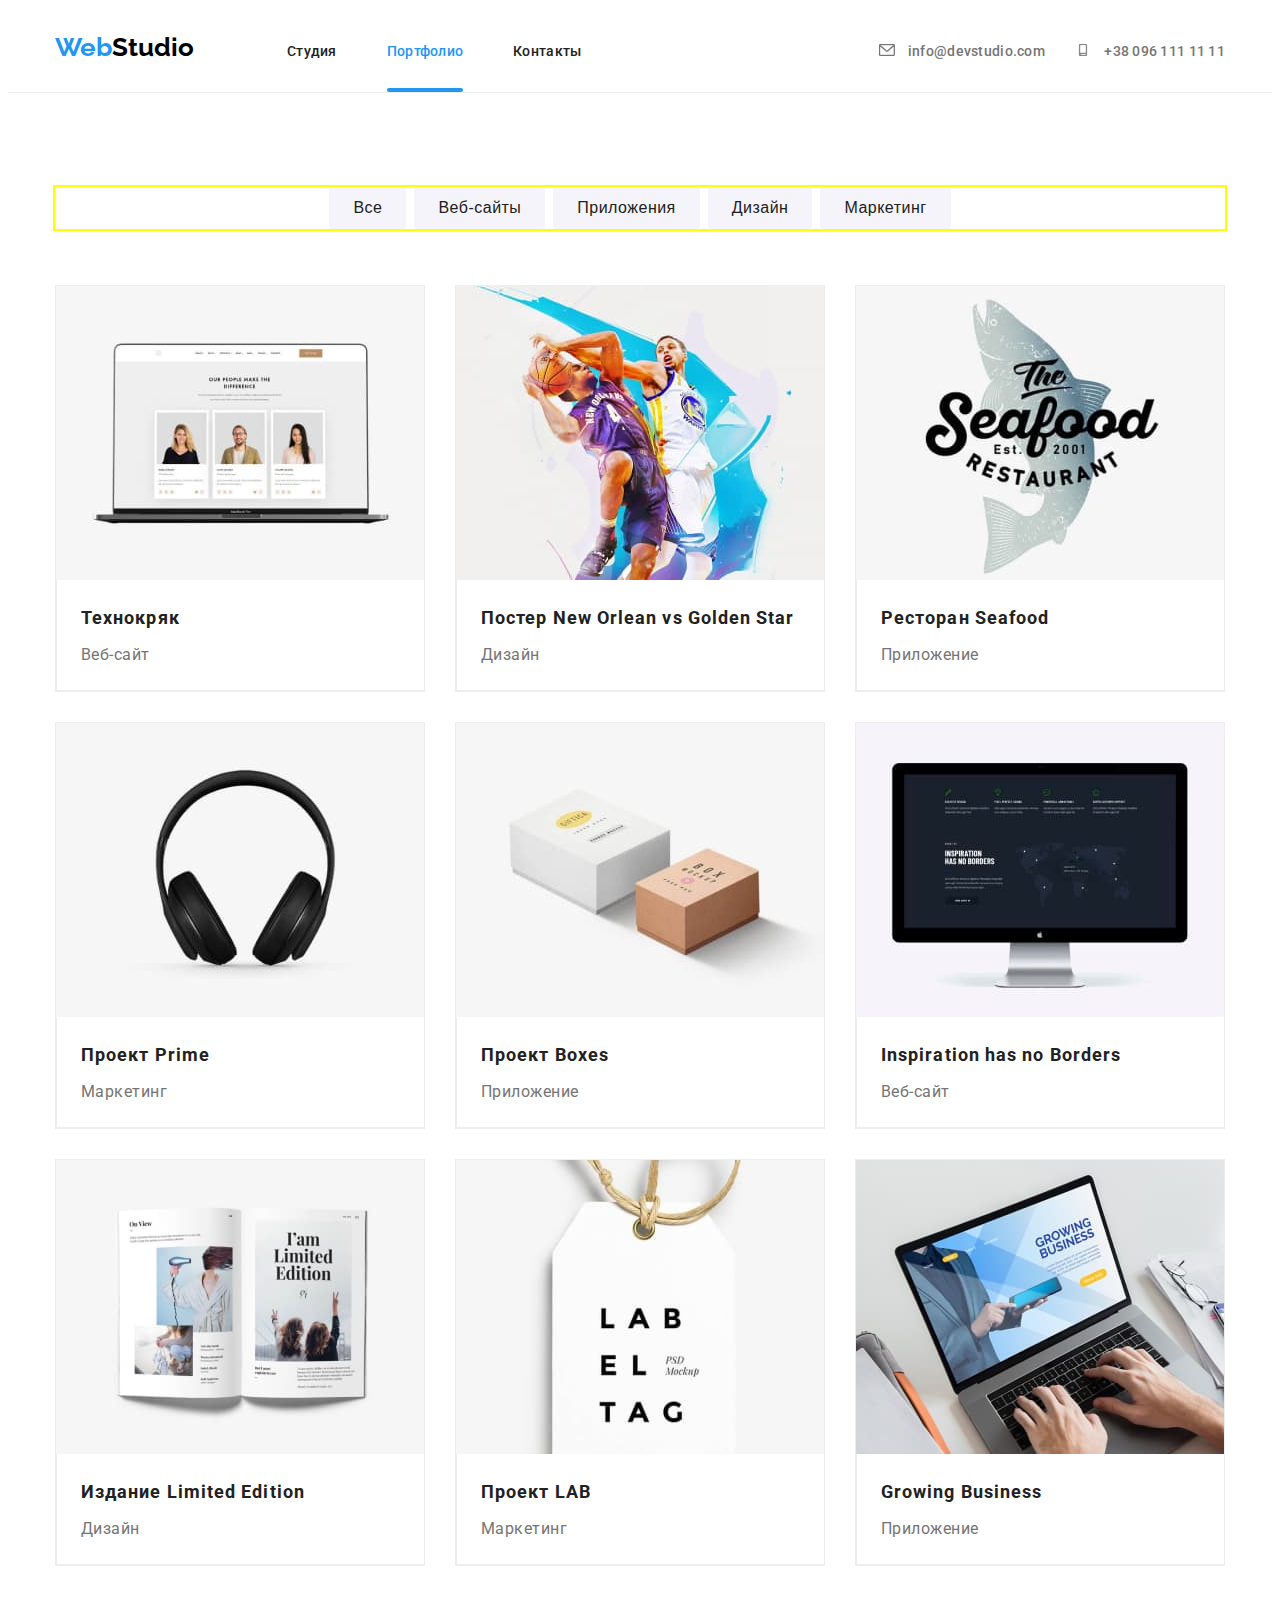
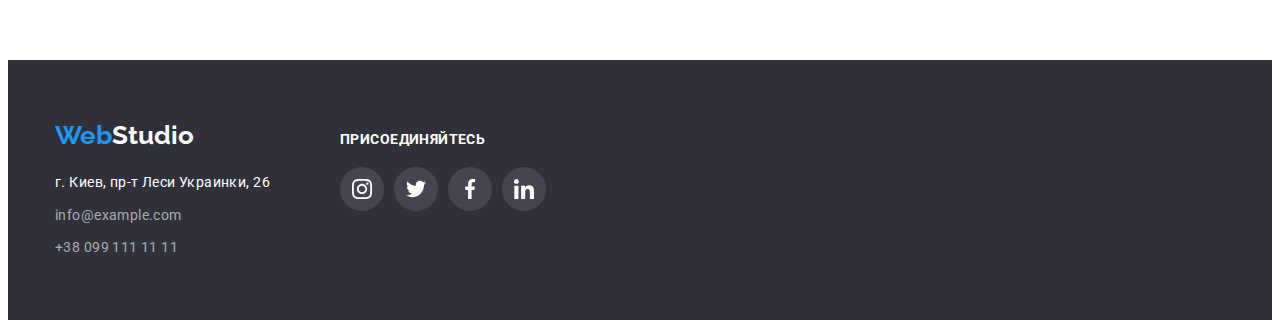
==== portfolio.html @ 0ae58635 "Add files via upload" ====
<!DOCTYPE html>
<html lang="en">
<head>
    <meta charset="UTF-8">
    <meta http-equiv="X-UA-Compatible" content="IE=edge">
    <meta name="viewport" content="width=device-width, initial-scale=1.0">
    <link rel="preconnect" href="https://fonts.googleapis.com">
    <link rel="preconnect" href="https://fonts.gstatic.com" crossorigin>
    <link href="https://fonts.googleapis.com/css2?family=Raleway:wght@700&family=Roboto:wght@400;500;700;900&display=swap" rel="stylesheet">
    <link rel="stylesheet" href="https://cdnjs.cloudflare.com/ajax/libs/modern-normalize/1.1.0/modern-normalize.min.css"
        integrity="sha512-wpPYUAdjBVSE4KJnH1VR1HeZfpl1ub8YT/NKx4PuQ5NmX2tKuGu6U/JRp5y+Y8XG2tV+wKQpNHVUX03MfMFn9Q=="
        crossorigin="anonymous" referrerpolicy="no-referrer" />
    <link rel="stylesheet" href="css/styles.css">
    <title>Document</title>
</head>


<body>
<!-- Верхняя линия -->
<header>
    <div class="container head">
        <a href="index.html" class="logo">Web<span class="logo-black">Studio</span></a>
        <nav>
            <ul class="navigators">
                <li><a href="index.html" class="navigator">Студия</a></li>
                <li><a href="portfolio.html" class="navigator current">Портфолио</a></li>
                <li><a href="" class="navigator">Контакты</a></li>
            </ul>

        </nav>
        <ul class="head-infos">
            <li class="head-item">
                <a href="email:info@devstudio.com" class="head-info">
                    <svg class="icon-head" width="16px" height="12px">
                        <use href="./img/icons/sprite.svg#envelope"></use>
                    </svg>
                    info@devstudio.com</a>
            </li>
            <li class="head-item">
                <a href="tel:+380961111111" class="head-info">
                    <svg class="icon-head">
                        <use href="./img/icons/sprite.svg#smartphone"></use>
                    </svg>
                    +38 096 111 11 11</a>
            </li>
        </ul>
    </div>
</header>

<main>
<!-- Портфолио -->
<section class="main-project">
    <div class="container">
        <h1 class="no-see">Portfolio</h1>
        <ul class="project-buttons">
            <li><button type="button" class="project-button">Все</button></li>
            <li><button type="button" class="project-button">Веб-сайты</button></li>
            <li><button type="button" class="project-button">Приложения</button></li>
            <li><button type="button" class="project-button">Дизайн</button></li>
            <li><button type="button" class="project-button">Маркетинг</button></li>
        </ul>
        <ul class="projects">
            <li class="projects-box">
                <a href="" class="projects-active">
                    <div class="relative-projects">
                        <img src="img/img_projects/technokryak.jpg" alt="Techno Kryak" width="370" height="294" 
                            class="projects-foto">
                            <div class="projects-action">
                                <p class="action-overlay">
                                    Ресурс предлагает комплексные предложения с разным уровнем функционала и сервисов. Все это позволит посетителю получить исчерпывающие сведения о компании или частном лице.
                                </p>
                            </div>
                    </div>
                    <div class="projects-bot">
                        <h2 class="project-name">Технокряк</h2>
                        <p class="project-description">Веб-сайт</p>
                    </div>
                </a>
            </li>
            <li class="projects-box">
                <a href="" class="projects-active">
                    <div class="relative-projects">
                        <img src="img/img_projects/poster.jpg" alt="poster" width="370" height="294" 
                        class="projects-foto">
                            <div class="projects-action">
                                <p class="action-overlay">
                                    Ресурс предлагает комплексные предложения с разным уровнем функционала и сервисов. Все это позволит посетителю получить исчерпывающие сведения о компании или частном лице.
                                </p>
                            </div>
                    </div>
                    <div class="projects-bot">
                        <h2 class="project-name">Постер New Orlean vs Golden Star</h2>
                        <p class="project-description">Дизайн</p>
                    </div>
                </a>
            </li>
            <li class="projects-box">
                <a href="" class="projects-active">
                    <div class="relative-projects">
                        <img src="img/img_projects/restaurant.jpg" alt="The Seafood Restaurant" width="370" height="294"
                        class="projects-foto">
                            <div class="projects-action">
                                <p class="action-overlay">
                                    Ресурс предлагает комплексные предложения с разным уровнем функционала и сервисов. Все это позволит посетителю получить исчерпывающие сведения о компании или частном лице.
                                </p>
                            </div>
                    </div>
                    <div class="projects-bot">
                        <h2 class="project-name">Ресторан Seafood</h2>
                        <p class="project-description">Приложение</p>
                    </div>
                </a>
            </li>
            <li class="projects-box">
                <a href="" class="projects-active">
                    <div class="relative-projects">
                        <img src="img/img_projects/project_prime.jpg" alt="project prime" width="370" height="294"
                        class="projects-foto">
                            <div class="projects-action">
                                <p class="action-overlay">
                                    Ресурс предлагает комплексные предложения с разным уровнем функционала и сервисов. Все это позволит посетителю получить исчерпывающие сведения о компании или частном лице.
                                </p>
                            </div>
                    </div>
                    <div class="projects-bot">
                        <h2 class="project-name">Проект Prime</h2>
                        <p class="project-description">Маркетинг</p>
                    </div>
                </a>
            </li>
            <li class="projects-box">
                <a href="" class="projects-active">
                    <div class="relative-projects">
                        <img src="img/img_projects/project_boxes.jpg" alt="Проект Boxes" width="370" height="294" 
                        class="projects-foto">
                            <div class="projects-action">
                                <p class="action-overlay">
                                    Ресурс предлагает комплексные предложения с разным уровнем функционала и сервисов. Все это позволит посетителю получить исчерпывающие сведения о компании или частном лице.
                                </p>
                            </div>
                    </div>
                    <div class="projects-bot">
                        <h2 class="project-name">Проект Boxes</h2>
                        <p class="project-description">Приложение</p>
                    </div>
                </a>
            </li>
            <li class="projects-box">
                <a href="" class="projects-active">
                    <div class="relative-projects">
                        <img src="img/img_projects/inspiration.jpg" alt="Inspiration has no Borders" width="370" height="294"
                        class="projects-foto">
                            <div class="projects-action">
                                <p class="action-overlay">
                                    Ресурс предлагает комплексные предложения с разным уровнем функционала и сервисов. Все это позволит посетителю получить исчерпывающие сведения о компании или частном лице.
                                </p>
                            </div>
                    </div>
                    <div class="projects-bot">
                        <h2 class="project-name">Inspiration has no Borders</h2>
                        <p class="project-description">Веб-сайт</p>
                    </div>
                </a>
            </li>
            <li class="projects-box">
                <a href="" class="projects-active">
                    <div class="relative-projects">
                        <img src="img/img_projects/limited_edition.jpg" alt="Издание Limited Edition" width="370" height="294"
                        class="projects-foto">
                            <div class="projects-action">
                                <p class="action-overlay">
                                    Ресурс предлагает комплексные предложения с разным уровнем функционала и сервисов. Все это позволит посетителю получить исчерпывающие сведения о компании или частном лице.
                                </p>
                            </div>
                    </div>
                    <div class="projects-bot">
                        <h2 class="project-name">Издание Limited Edition</h2>
                        <p class="project-description">Дизайн</p>
                    </div>
                </a>
            </li>
            <li class="projects-box">
                <a href="" class="projects-active">
                    <div class="relative-projects">
                        <img src="img/img_projects/project_lab.jpg" alt="Проект LAB" width="370" height="294" 
                        class="projects-foto">
                            <div class="projects-action">
                                <p class="action-overlay">
                                    Ресурс предлагает комплексные предложения с разным уровнем функционала и сервисов. Все это позволит посетителю получить исчерпывающие сведения о компании или частном лице.
                                </p>
                            </div>
                    </div>
                    <div class="projects-bot">
                        <h2 class="project-name">Проект LAB</h2>
                        <p class="project-description">Маркетинг</p>
                    </div>
                </a>
            </li>
            <li class="projects-box">
                <a href="" class="projects-active">
                    <div class="relative-projects">
                        <img src="img/img_projects/growing_business.jpg" alt="Growing Business" width="370" height="294"
                        class="projects-foto">
                            <div class="projects-action">
                                <p class="action-overlay">
                                    Ресурс предлагает комплексные предложения с разным уровнем функционала и сервисов. Все это позволит посетителю получить исчерпывающие сведения о компании или частном лице.
                                </p>
                            </div>
                    </div>
                    <div class="projects-bot">
                        <h2 class="project-name">Growing Business</h2>
                        <p class="project-description">Приложение</p>
                    </div>
                </a>
            </li>
        </ul>
    </div>
</section>
</main>
    <!-- Подвал -->
<footer>
    <div class="container footer">
        <div class="footer-position">
            <a href="index.html" class="footer-logo">Web<span class="logo-white">Studio</span></a>
            <address class="address-location">
                <ul class="footer-ul">
                    <li>
                        <a href="https://goo.gl/maps/bWFkGNw7Ft1GiUdh8" target="_blank" rel="noopener noreferrer"
                            class="location">
                            г. Киев, пр-т Леси Украинки, 26
                        </a>

                    </li>
                    <li><a href="mailto:info@example.com" class="footer-info">info@example.com</a></li>
                    <li><a href="tel:+380991111111" class="footer-info">+38 099 111 11 11</a></li>
                </ul>
            </address>  
        </div>
        <div class="style-footer">
            <h2 class="tittle-footer">присоединяйтесь</h2>
            <div>
                <ul class="footer-list">
                    <li>
                        <a href="#" class="footer-link">
                            <svg class="socials-icon" width="20" height="20">
                                <use href="./img/icons/sprite.svg#instagram">

                                </use>
                            </svg>
                        </a>
                    </li>
                    <li>
                        <a href="#" class="footer-link">
                            <svg class="socials-icon" width="20" height="20">
                                <use href="./img/icons/sprite.svg#twitter">

                                </use>
                            </svg>
                        </a>
                    </li>
                    <li>
                        <a href="#" class="footer-link">
                            <svg class="socials-icon" width="20" height="20">
                                <use href="./img/icons/sprite.svg#facebook">

                                </use>
                            </svg>
                        </a>
                    </li>
                    <li>
                        <a href="#" class="footer-link">
                            <svg class="socials-icon" width="20" height="20">
                                <use href="./img/icons/sprite.svg#linkedin">

                                </use>
                            </svg>
                        </a>
                    </li>
                </ul>
            </div>
        </div>
    </div>
</footer>
</body>
</html>
---- css/styles.css ----
html {
    box-sizing: border-box;
}
*,
*::before,
*::after {
    box-sizing: inherit;
}

:root {
    --brand-color: #2196f3;
    --primary-color: #212121;
    --description-color: #757575;
    --background-icons: #F5F4FA;
    --main-white: #FFFFFF;
}

a {
    text-decoration: none;
}

p {
    margin: 0px;
}

h1,
h2,
h3 {
    margin: 0px;
}

ul,
li {
    padding: 0px;
    margin: 0px;
    list-style-type: none;
}


body {
    background: var(--main-white);
    font-family: 'Roboto', sans-serif;
    color:var(--primary-color);

}

header {
    padding-top: 24px;
    /* padding-bottom: 25px; */
    border-bottom: 1px solid #ECECEC;
}

footer {
    padding: 60px 0px;
    background-color: #2F303A;
}

.section {
    padding: 94px 0px;
}
/* Верхняя линия */

.container {
    width: 1200px;
    margin: 0px auto;
    padding: 0px 15px;
    align-items: center;

}

.head {
    display: flex;
    align-items:center;
    justify-content: center;
    align-items: baseline;
    background-color: var(--main-white);
}
a.logo {
    display: flex;
    font-family: 'Raleway';
    font-style: normal;
    font-weight: 700;
    font-size: 26px;
    line-height: 1.19;
    color: var(--brand-color);
}

a.logo {
    text-decoration: none;
}

.logo-black {
    color: #000000;
}

.navigators {
    /* position: relative; */

    display: flex;
    justify-content: space-between;
    gap: 50px;
    margin-left: 93px;
    padding: 0px;
}

.navigator {
    display: flex;
    align-items: center;
    justify-content: center;
    position: relative;
    color: var(--primary-color);
    text-decoration: none;
    font-weight: 500;
    font-size: 14px;
    line-height: 1.14;
    letter-spacing: 0.02em;


    transition: transform 500ms cubic-bezier(0.4, 0, 0.2, 1), 
                color 250ms cubic-bezier(0.4, 0, 0.2, 1);
}




.navigators .navigator.current {
    display: flex;
    justify-content: center;
    align-items: baseline;
    height: 48px;
    color: var(--brand-color);

}

.navigators .navigator.current::after {
    position: absolute;
    content: "";
    width: 100%;
    height: 4px;
    right: 0;
    bottom: 0;

    background: #2196F3;
    border-radius: 2px;
}

.navigators .navigator:hover,
.navigators .navigator:focus {
    color: var(--brand-color);
    transform: scale(1.2);

}

.head-infos {
    display: flex;
    text-align: center;
    align-items: baseline;
    justify-content: space-between;
    gap: 30px;
    margin-left: auto;
    padding: 0px;

    color: var(--description-color);

    transition: transform 500ms cubic-bezier(0.4, 0, 0.2, 1),
            color 250ms cubic-bezier(0.4, 0, 0.2, 1);
}

.head-infos:focus,
.head.infos:hover {
    color: var(--brand-color);
    transform: scale(1.1);
}

.head-info {
    font-weight: 500;
    font-size: 14px;
    line-height: 1.14;
    letter-spacing: 0.02em;

    transition: transform 500ms cubic-bezier(0.4, 0, 0.2, 1),
            color 250ms cubic-bezier(0.4, 0, 0.2, 1);
}

a.head-info {
    color: var(--description-color);
    text-decoration: none;
}


.head-infos .head-info:hover,
.head-infos .head-info:focus {
    color: var(--brand-color);
    transform: scale(1.1);
    text-decoration: none;
}

.head-item {
    display: flex;
    text-align: center;
    gap: 10px;
    align-items: baseline;
}

.icon-head {
    margin-right: 10px;
    width: 16px;
    height: 12px;
    fill: currentColor;
    stroke: currentColor;
}
/* Шапка Профиля */

.hero {
    padding: 200px 0px;
}
.overlay {
    max-width: 1600px;
    height: 600px;
    margin-left: auto;
    margin-right: auto;
    background-image: linear-gradient(to right, 
    rgba(47, 48, 58, 0.4),
    rgba(47, 48, 58, 0.4)),
    url("../img/img_background/background-img.jpg");
    background-repeat: no-repeat;
    background-position: center;
    background-size: cover;
    background-color: black;
}

.hero-text {
    display: block;
    text-align: center;
    margin: 0px auto;
    padding-bottom: 30px;
    width: 696px;
    font-weight: 900;
    font-size: 44px;
    line-height: 1.36;
    text-align: center;
    letter-spacing: 0.06em;
    text-transform: uppercase;
    color: var(--main-white);
}
/* Кнопка */

.button {
    display: block;
    text-align: center;
    margin: 0px auto;
    cursor: pointer;
    background: var(--brand-color);
    padding: 10px 32px;
    border-width: 1px;
    border-radius: 4px;
    box-shadow: 0px 4px 4px rgba(0, 0, 0, 0.15);
    border-style: solid;
    cursor: pointer;
    font-weight: 700;
    font-size: 16px;
    line-height: 1.87;
    letter-spacing: 0.06em;
    text-align: center;
    color: var(--main-white);
}

.backdrop {
    position: fixed;
    top: 0;
    left: 0;

    width: 100%;
    height: 100%;
    
    background-color: rgba(0, 0, 0, 0.1);

    z-index: 1;

    opacity: 1;
    transition: opacity 250ms cubic-bezier(0.4, 0, 0.2, 1);

    /* animation-name: spin;
    animation-duration: 2s;
    animation-timing-function: linear;
    animation-iteration-count: 1; */
}


/* @keyframes spin {
    0% {
        transform: rotate(0deg);
    }

    100% {
        transform: rotate(360deg);
    }
} */
 
.backdrop.is-hidden {
    visibility: hidden;
    opacity: 0;
    pointer-events: none;

    opacity: 0;
}
.modal {
    position: absolute; 
    top: 50%;
    left: 50%;

    display: flex;

    width: 528px;
    height: 581px;

    background-color: var(--main-white);
    box-shadow: 
        0px 1px 3px rgba(0, 0, 0, 0.12),
        0px 1px 1px rgba(0, 0, 0, 0.14),
        0px 2px 1px rgba(0, 0, 0, 0.2);
    border-radius: 4px;

    transform: translate(-50%,-50%);

    z-index: 2;

    
}

.button-close {
    width: 30px;
    height: 30px;
    fill: var(--main-white);
    stroke: rgba(0, 0, 0, 0.1);

    display: flex;
    flex-direction: row-reverse;
    padding: 0px;
    align-items: center;
    justify-content: center;
    margin: 8px 8px auto auto;

    color: var(--primary-color);
    background-color: var(--main-white);
    border-radius: 50%;
    border: 1px solid rgba(0, 0, 0, 0.1);
   
    transition: transform 500ms cubic-bezier(0.4, 0, 0.2, 1), 
                background-color 500ms cubic-bezier(0.4, 0, 0.2, 1),
                color 500ms cubic-bezier(0.4, 0, 0.2, 1);
}


/* 
transition: transform 500ms cubic-bezier(0.4, 0, 0.2, 1),
transform: scale(1.4);

*/
.button-close:hover,
.button-close:focus {
    transform: scale(1.1);
    background-color: var(--brand-color);
    color: var(--main-white);
}

.cross-button {
    display: flex;
    align-items: center;
    justify-content: center;

    width: 18px;
    height: 18px;

    fill: currentColor;
    stroke: currentColor;
}
/* Особенности */

.pad {
    padding-top: 94px;
}

.no-see {
    color: transparent;
    position: absolute;
    width: 1px;
    height: 1px;
    margin: -1px;
    border: 0;
    padding: 0;

    white-space: nowrap;
    clip-path: inset(100%);
    clip: rect(0 0 0 0);
    overflow: hidden;
    }

.features {
    display: flex;
    gap: 30px;
}

.feature {
    width: 270px;
    margin-bottom: 10px;
    font-weight: 700;
    font-size: 14px;
    line-height: 1.14;
    letter-spacing: 0.03em;
    text-transform: uppercase;
}

.about-feature {
    font-size: 14px;
    line-height: 1.71;
    letter-spacing: 0.03em;
    color: var(--description-color);
}

.feature-item::before {
    display: block;
    content: "";
    height: 120px;
    padding: 25px 100px;
    background-size: 70px 70px;
    background-repeat: no-repeat;
    background-position: center;
    background-color: var(--background-icons);
    margin-bottom: 30px;
    border-radius: 4px;
}

.icon-antena::before {
    background-image: url(../img/icons/antenna.svg);
    fill: rebeccapurple;
    

}

.icon-clock::before {
    background-image: url(../img/icons/clock.svg);
}

.icon-diagram::before {
    background-image: url(../img/icons/diagram.svg);
}

.icon-astronaut::before {
    background-image: url(../img/icons/astronaut.svg);
}
/* Чем мы занимаемся*/

.head-doing {
    text-align: center;
    margin: 0px;
    margin-bottom: 50px;
    font-weight: 700;
    font-size: 36px;
    line-height: 1.16;
    letter-spacing: 0.03em;
}

.works {
    outline: 2px solid green;
    display: flex;
    gap: 30px;
    margin: 0px;
}
.work-foto {
    display: block;
    margin: 0px;
}

.work-overlay {
    position: relative;
    display: flex;
    text-align: center;
    justify-content: center;
    width: 370px;
}

.work-label {
    position: absolute;
    left: 0;
    bottom: 0;

    display: flex;
    align-items: center;
    justify-content: center;
    width: 370px;
    max-height: 70px;

    padding: 27px 82px;

    font-weight: 700;
    font-size: 14px;
    line-height: 1.17;
    text-align: center;
    letter-spacing: 0.03em;
    text-transform: uppercase;

    color: var(--main-white);
    background-color:rgba(47, 48, 58, 0.8);

    z-index: 0;
}

/* Наша команда */
.bg {
    background-color: #F5F4FA;
}
.tittle {
    margin-bottom: 50px;
    font-weight: 700;
    font-size: 36px;
    line-height: 1.16;
    text-align: center;
    letter-spacing: 0.03em;
}

.list-team {
    display: flex;
    gap: 30px;


    outline: 2px solid #f50830;
}

.item-team {
    box-shadow: 0px 1px 3px rgba(0, 0, 0, 0.12), 0px 1px 1px rgba(0, 0, 0, 0.14), 0px 2px 1px rgba(0, 0, 0, 0.2);
    border-radius: 0px 0px 4px 4px;
    background: var(--main-white);
}

.team-member {
    margin-bottom: 10px;
    font-weight: 500;
    font-size: 16px;
    line-height: 1.18;
    text-align: center;
    letter-spacing: 0.03em;
}

.member-description {
    font-size: 16px;
    line-height: 1.18;
    text-align: center;
    letter-spacing: 0.03em;
    color: var(--description-color);
    margin-bottom: 16px;
}

.card-bot {
    padding-top: 30px;
}

.socials-list {
    display: flex;
    align-items: center;
    justify-content: center;
    gap: 10px;
    padding: 0px 0px 30px;
}

.socials-link {
    display: flex;
    justify-content: center;
    align-items: center;
    margin: 0px auto;
    width: 44px;
    height: 44px;
    border-radius: 50%;

    padding: 0px;
    border: none;
    color: #AFB1B8;
    background-color: var(--main-white);

    transition: transform 250ms cubic-bezier(0.4, 0, 0.2, 1),
                color 250ms cubic-bezier(0.4, 0, 0.2, 1),
                background-color 250ms cubic-bezier(0.4, 0, 0.2, 1);
}

.socials-link:focus, 
.socials-link:hover {
    transform: scale(1.3);
    color: var(--main-white);
    background-color: var(--brand-color);
}

.socials-icon {
    display: flex;
    justify-content: center;
    align-items: center;
    fill: currentColor;
}

/* Постоянные клиенты */

.customers {
    display: flex;
    align-items: center;
    justify-content: space-between;
    margin: 0px auto;

    outline: 2px solid salmon;
    
    transition: border-color 250ms cubic-bezier(0.4, 0, 0.2, 1),
                outline 250ms cubic-bezier(0.4, 0, 0.2, 1),
                color 250ms cubic-bezier(0.4, 0, 0.2, 1);
}


.customers:hover,
.customers:focus {
        border-color: var(--brand-color);
        color: var(--brand-color);
        outline: var(--brand-color);
}

.customers-logo {
    display: flex;
    padding: 16px 32px;
    border-radius: 4px;
    width: 170px;
    height: 92px;
    border: 1px solid currentColor;
    fill: currentColor;
}

.customers-link {
    border-radius: 4px;
    color: #AFB1B8;


    transition: transform 250ms cubic-bezier(0.4, 0, 0.2, 1),
                border-color 250ms cubic-bezier(0.4, 0, 0.2, 1),
                outline 250ms cubic-bezier(0.4, 0, 0.2, 1),
                color 250ms cubic-bezier(0.4, 0, 0.2, 1);
    
}

.customers-link:focus,
.customers-link:hover {
    transform: scale(2);
    border-color: var(--brand-color);
    color: var(--brand-color);
    outline: var(--brand-color);
}

/* Подвал */
.footer {
    display: flex;
    align-items: baseline;
    margin: 0px auto;
}

.footer-position {
    display: flex;
    flex-direction: column;
    align-items: baseline;
}

a.footer-logo {
    display: flex;
    margin-bottom: 20px;
    text-decoration: none;
    font-family: 'Raleway';
    font-weight: 700;
    font-size: 26px;
    line-height: 1.19;
    color: var(--brand-color);
}
.logo-white {
    color: var(--main-white);
}
a.location {
    font-style: normal;
    font-size: 14px;
    line-height: 1.71;
    letter-spacing: 0.03em;
    text-decoration: none;
    color: var(--main-white);
}

.footer-ul {
    display: flex;
    flex-direction: column;
    gap: 9px;
}

.footer-info {
    font-family: 'Roboto';
    font-style: normal;
    font-size: 14px;
    line-height: 1.71;
    letter-spacing: 0.03em;
    text-decoration: none;
    color: rgba(255, 255, 255, 0.6);

    transition: transform 250ms cubic-bezier(0.4, 0, 0.2, 1),
                color 250ms cubic-bezier(0.4, 0, 0.2, 1);
}
.footer-info:hover,
.footer-info:focus {
    text-decoration: none;
    transform: scale(1.3);
    color: var(--brand-color);
}

.style-footer {
    display: flex;
    flex-direction: column;
    margin-top: 0px;
    margin-left: 70px;
}

.tittle-footer {
    display: flex;
    width: 170px;
    font-family: inherit;
    font-style: normal;
    margin-bottom: 20px;
    font-weight: 700;
    font-size: 14px;
    line-height: 1.16;
    text-align: center;
    letter-spacing: 0.03em;
    text-transform: uppercase;
    color: var(--main-white);
}

.address-location {
    display: flex;
}

.footer-list {
    display: flex;
    align-items: center;
    justify-content: center;
    gap: 10px;
    padding: 0px 0px 15px;
}

.footer-link {

    display: flex;
    justify-content: center;
    align-items: center;
    margin: 0px auto;
    width: 44px;
    height: 44px;
    border-radius: 50%;
    padding: 0px;
    border: none;
    color: var(--main-white);
    background-color:rgba(255, 255, 255, 0.1);;

    transition: transform 250ms cubic-bezier(0.4, 0, 0.2, 1),
                color 250ms cubic-bezier(0.4, 0, 0.2, 1),
                background-color 250ms cubic-bezier(0.4, 0, 0.2, 1);

}

.footer-link:hover,
.footer-link:focus {
    transform: scale(1.3);
    color: var(--main-white);
    background-color: var(--brand-color);
}


/*  ПОРТФОЛИО */


/* Проекты */ 

.main-project {
    padding: 94px 0px;
}
.project-buttons {
    cursor: pointer;
    display: flex;
    gap: 8px;
    padding: 0px;
    margin: 0px auto 56px;
    justify-content: center;
    outline: solid 2px yellow;
}

.project-button {

    padding: 6px 22px;
    cursor: pointer;
    font-weight: 500;
    font-size: 16px;
    line-height: 1.62;
    text-align: center;
    letter-spacing: 0.03em;
    color: var(--primary-color);
    cursor: pointer;
    background: #F5F4FA;
    border-radius: 4px;
    border-color: transparent; 

    transition: transform 500ms cubic-bezier(0.4, 0, 0.2, 1),
                background-color 250ms cubic-bezier(0.4, 0, 0.2, 1),
                box-shadow 250ms cubic-bezier(0.4, 0, 0.2, 1),
                color 250ms cubic-bezier(0.4, 0, 0.2, 1);
}

.project-button:hover,
.project-button:focus {
    cursor: pointer;
    transform: scale(1.1);
    background: var(--brand-color);
    color: var(--main-white);
    box-shadow: 0px 3px 1px rgba(0, 0, 0, 0.1), 0px 1px 2px rgba(0, 0, 0, 0.08), 0px 2px 2px rgba(0, 0, 0, 0.12);
    border-radius: 4px;

}

.projects {
    display: flex;
    flex-wrap: wrap;
    gap: 30px;
    padding: 0px;
    margin: 0px;
    width: 1170px;
    
}

.projects-box {
    /* position: relative; */
    width: calc((100%-60px)/3);
    box-sizing: border-box;
    width: 370px;
    overflow: hidden;
    background-color: var(--main-white);
    border: 1px solid #EEEEEE;

    transition: box-shadow 250ms cubic-bezier(0.4, 0, 0.2, 1);   
}

.projects-box:hover,
.projects-box:focus {
    border: 1px solid #EEEEEE;
    box-shadow: 0px 1px 1px rgba(0, 0, 0, 0.12), 
                0px 4px 4px rgba(0, 0, 0, 0.06), 
                1px 4px 6px rgba(0, 0, 0, 0.16);
}
.project-name {
    text-align: start;
    width: 322px;
    margin: 0px 0px 4px 0px;
    font-weight: 700;
    font-size: 18px;
    line-height: 2;
    letter-spacing: 0.06em;
    color: var(--primary-color);
}

.project-description {
    text-align: start;
    margin: 0px;
    width: 322px;
    text-align: start;
    font-size: 16px;
    line-height: 1.87;
    letter-spacing: 0.03em;
    color: var(--description-color);
}
.projects-foto {
    display: block;
    padding: 0px;
    margin: 0px;
}

.relative-projects {
    position: relative;
    overflow: hidden;
    
}

.projects-action {
    position: absolute;
    top: 0;
    left: 0;

    display: flex;
    align-items: center;
    justify-content: center;
    margin: 0px auto;

    max-width: 370px;
    max-height: 294px;

    outline: 2px solid slateblue;

    opacity: 0;

    transform: translateY(100%);
    transition: opacity 250ms cubic-bezier(0.4, 0, 0.2, 1), transform 250ms cubic-bezier(0.4, 0, 0.2, 1);
}

.projects-active:hover .projects-action,
.projects-active:focus .projects-action {
    
    transform: translateY(0);
    opacity: 1;
}

.action-overlay {
    display: flex;
    justify-content: center;
    align-items: center;

    width: 370px;
    height: 294px;
    padding: 63px 24px;

    font-weight: 400;
    font-size: 18px;
    line-height: 1.55;
    letter-spacing: 0.03em;

    background-color: rgba(33, 150, 243, 0.9);
    color: rgba(255, 255, 255, 1);

    transform: translateY(0%);
    transition: transform 250ms cubic-bezier(0.4, 0, 0.2, 1);
}


.projects-bot {
    border: 1px solid;
    border-color: #EEEEEE;
    border-top: none;
    width: 370px;

    padding: 20px 24px;
    
}
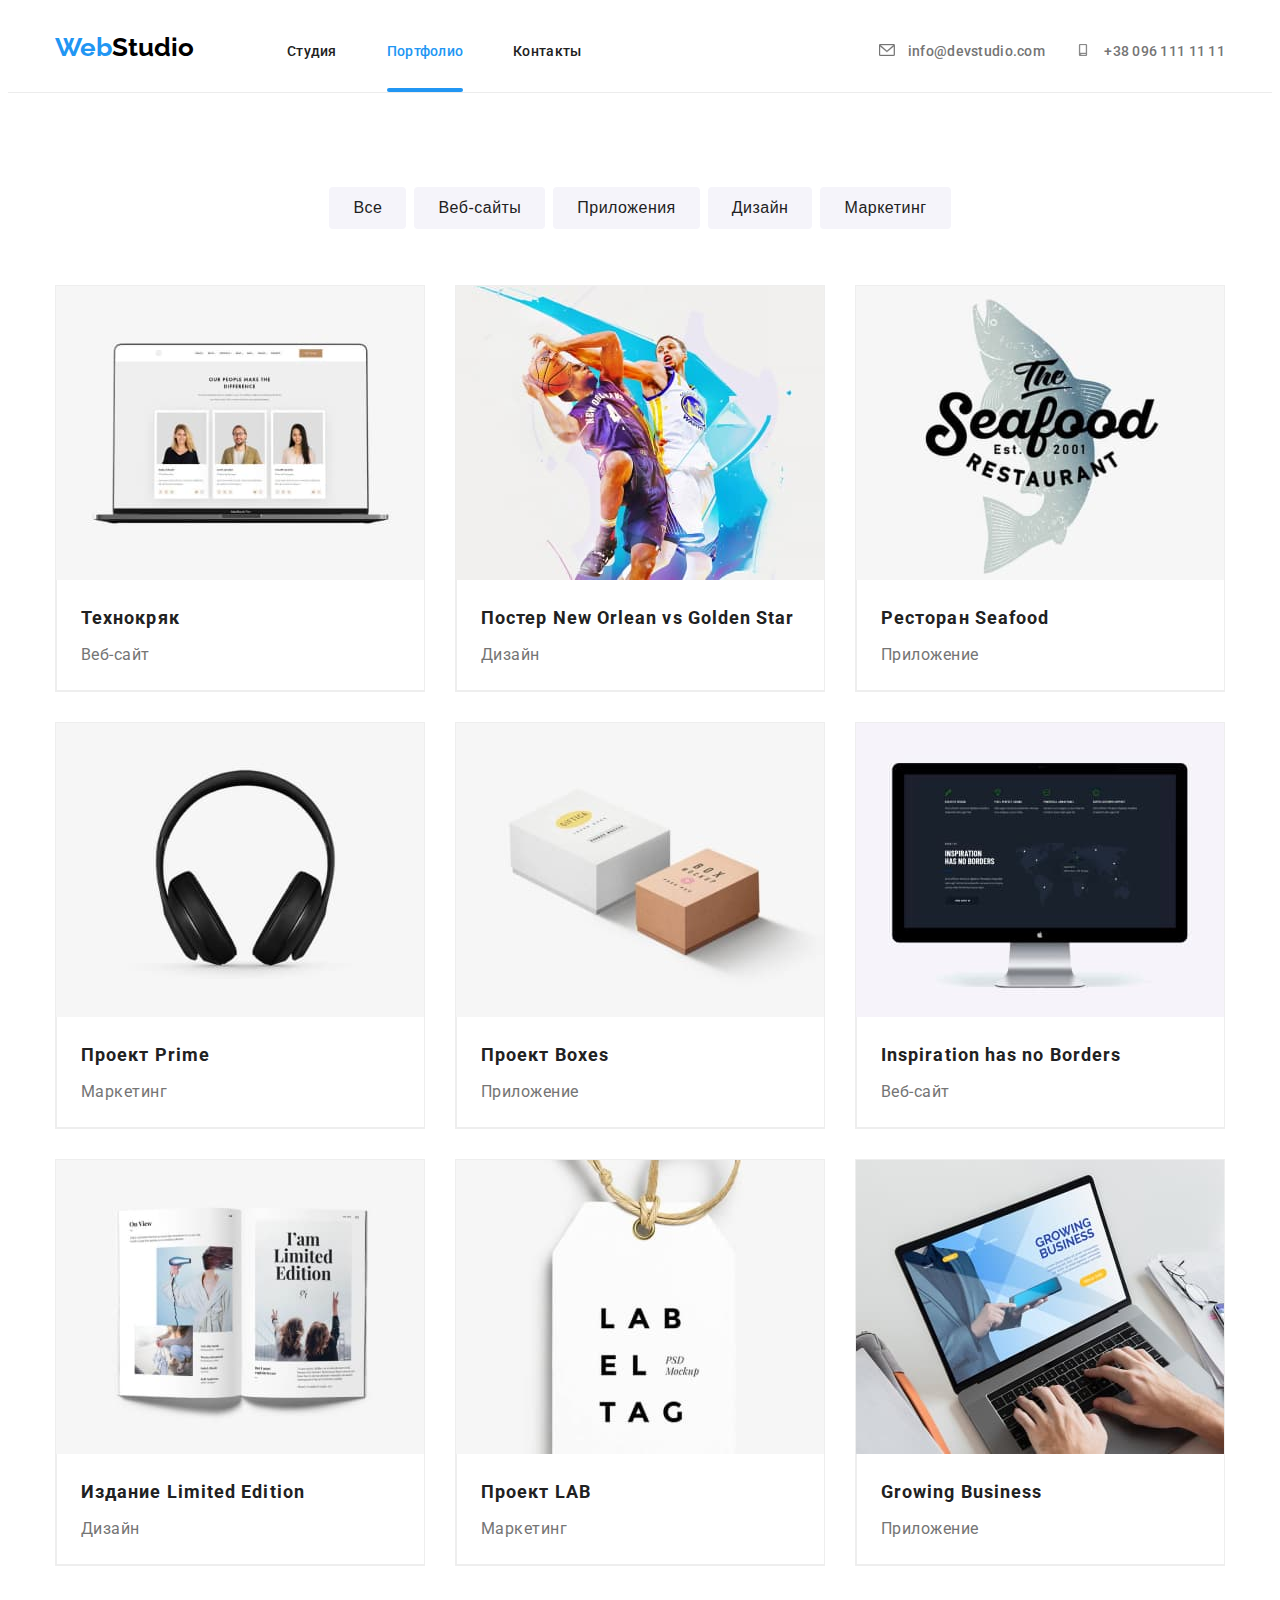
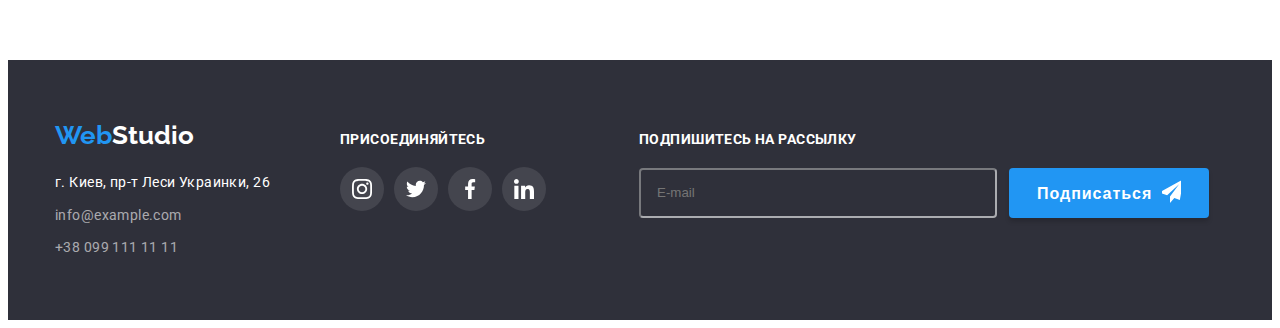
==== commit 6351dcdd: "Осталось доделать модальную форму" ====
--- a/portfolio.html
+++ b/portfolio.html
@@ -244,7 +244,6 @@
                         <a href="#" class="footer-link">
                             <svg class="socials-icon" width="20" height="20">
                                 <use href="./img/icons/sprite.svg#instagram">
-
                                 </use>
                             </svg>
                         </a>
@@ -253,7 +252,6 @@
                         <a href="#" class="footer-link">
                             <svg class="socials-icon" width="20" height="20">
                                 <use href="./img/icons/sprite.svg#twitter">
-
                                 </use>
                             </svg>
                         </a>
@@ -262,7 +260,6 @@
                         <a href="#" class="footer-link">
                             <svg class="socials-icon" width="20" height="20">
                                 <use href="./img/icons/sprite.svg#facebook">
-
                                 </use>
                             </svg>
                         </a>
@@ -271,7 +268,6 @@
                         <a href="#" class="footer-link">
                             <svg class="socials-icon" width="20" height="20">
                                 <use href="./img/icons/sprite.svg#linkedin">
-
                                 </use>
                             </svg>
                         </a>
@@ -279,6 +275,13 @@
                 </ul>
             </div>
         </div>
+        <div class="footer-subscribe">
+                  <p class="subscribe">Подпишитесь на рассылку</p>
+                  <form action="" class="footer-form">
+                     <input type="email" class="subscribe-email" placeholder="E-mail">
+                     <button type="submit" class="button subscription">Подписаться</button>
+                  </form>
+               </div>
     </div>
 </footer>
 </body>
--- a/css/styles.css
+++ b/css/styles.css
@@ -256,6 +256,7 @@
     border-radius: 4px;
     box-shadow: 0px 4px 4px rgba(0, 0, 0, 0.15);
     border-style: solid;
+    border-color: transparent;
     cursor: pointer;
     font-weight: 700;
     font-size: 16px;
@@ -264,6 +265,7 @@
     text-align: center;
     color: var(--main-white);
 }
+
 
 .backdrop {
     position: fixed;
@@ -310,6 +312,7 @@
     left: 50%;
 
     display: flex;
+    flex-direction: column;
 
     width: 528px;
     height: 581px;
@@ -334,8 +337,7 @@
     fill: var(--main-white);
     stroke: rgba(0, 0, 0, 0.1);
 
-    display: flex;
-    flex-direction: row-reverse;
+    display: inline-flex;
     padding: 0px;
     align-items: center;
     justify-content: center;
@@ -352,11 +354,6 @@
 }
 
 
-/* 
-transition: transform 500ms cubic-bezier(0.4, 0, 0.2, 1),
-transform: scale(1.4);
-
-*/
 .button-close:hover,
 .button-close:focus {
     transform: scale(1.1);
@@ -369,11 +366,76 @@
     align-items: center;
     justify-content: center;
 
+    border-radius: 50%;
+
     width: 18px;
     height: 18px;
 
     fill: currentColor;
     stroke: currentColor;
+}
+
+.form-head {
+    display: block;
+    max-width: 448px;
+    height: 23px;
+    margin: auto;
+
+    font-weight: 700;
+    font-size: 20px;
+    line-height: 23px;
+    text-align: center;
+    letter-spacing: 0.03em;
+
+    gap: 12px;
+}
+
+.form-labels {
+    margin: 12px auto 20px;
+    width: 448px;
+    min-height: 342px;
+
+    font-weight: 400;
+    font-size: 12px;
+    line-height: 1.7;
+    letter-spacing: 0.01em;
+
+}
+
+.labels {
+    display: block;
+    flex-direction: column;
+    margin-bottom: 10px;
+
+    width: 448px;
+
+    color: var(--description-color);
+   
+}
+
+.agreement {
+    display: flex;
+    justify-content: space-evenly;
+    align-items: center;
+ 
+    margin: 0px auto 30px;
+    font-weight: 400;
+    font-size: 14px;
+    line-height: 1.7;
+    color: var(--description-color);
+}
+
+.agreement-link {
+    color: var(--brand-color);
+    text-decoration: underline;
+}
+
+.submit {
+    display: block;
+    padding: 10px 55px;
+    margin: 0px auto;
+    /* margin-bottom: 40px; */
+
 }
 /* Особенности */
 
@@ -462,7 +524,6 @@
 }
 
 .works {
-    outline: 2px solid green;
     display: flex;
     gap: 30px;
     margin: 0px;
@@ -522,9 +583,6 @@
 .list-team {
     display: flex;
     gap: 30px;
-
-
-    outline: 2px solid #f50830;
 }
 
 .item-team {
@@ -603,11 +661,8 @@
     align-items: center;
     justify-content: space-between;
     margin: 0px auto;
-
-    outline: 2px solid salmon;
     
     transition: border-color 250ms cubic-bezier(0.4, 0, 0.2, 1),
-                outline 250ms cubic-bezier(0.4, 0, 0.2, 1),
                 color 250ms cubic-bezier(0.4, 0, 0.2, 1);
 }
 
@@ -616,7 +671,6 @@
 .customers:focus {
         border-color: var(--brand-color);
         color: var(--brand-color);
-        outline: var(--brand-color);
 }
 
 .customers-logo {
@@ -636,7 +690,6 @@
 
     transition: transform 250ms cubic-bezier(0.4, 0, 0.2, 1),
                 border-color 250ms cubic-bezier(0.4, 0, 0.2, 1),
-                outline 250ms cubic-bezier(0.4, 0, 0.2, 1),
                 color 250ms cubic-bezier(0.4, 0, 0.2, 1);
     
 }
@@ -770,7 +823,71 @@
     background-color: var(--brand-color);
 }
 
-
+.footer-subscribe {
+    display: flex;
+    flex-direction: column;
+    gap: 20px;
+
+    margin-left: 93px;
+
+}
+
+.subscribe {
+    font-weight: 700;
+    font-size: 14px;
+    line-height: 1.14;
+    letter-spacing: 0.03em;
+    text-transform: uppercase;
+
+    color: var(--main-white);
+}
+
+.footer-form {
+    display: flex;
+    flex-direction: row;
+    justify-content: space-between;
+    gap: 12px;
+}
+
+.subscribe-email {
+    display: block;
+    width: 358px;
+    padding: 15px 16px;
+    border-radius: 4px;
+    background-color: rgba(47, 48, 58, 1);
+    color: rgba(255, 255, 255, 0.6);
+    border-color: rgba(255, 255, 255, 0.6);
+
+    transition: box-shadow 250ms cubic-bezier(0.4,0,0.2,1);
+}
+
+.subscribe-email:hover,
+.subscribe-email:focus {
+    box-shadow: drop-shadow(0px 4px 4px rgba(0, 0, 0, 0.15));;
+}
+.subscription {
+    display: inline-flex;
+    gap: 10px;
+    width: 200px;
+    height: 50px;
+    font-weight: 700;
+    font-size: 16px;
+    line-height: 30px;
+    margin: 0px;
+    padding: 10px 27px;
+    
+}
+
+.subscription::after {
+    content: "";
+    background-image: url(../img/icons/send\ .svg);
+    background-repeat: no-repeat;
+    background-position: center;
+    fill: var(--main-white);
+    width: 24px;
+    height: 24px;
+    
+}
 /*  ПОРТФОЛИО */
 
 
@@ -786,7 +903,7 @@
     padding: 0px;
     margin: 0px auto 56px;
     justify-content: center;
-    outline: solid 2px yellow;
+   
 }
 
 .project-button {
@@ -896,8 +1013,6 @@
     max-width: 370px;
     max-height: 294px;
 
-    outline: 2px solid slateblue;
-
     opacity: 0;
 
     transform: translateY(100%);
